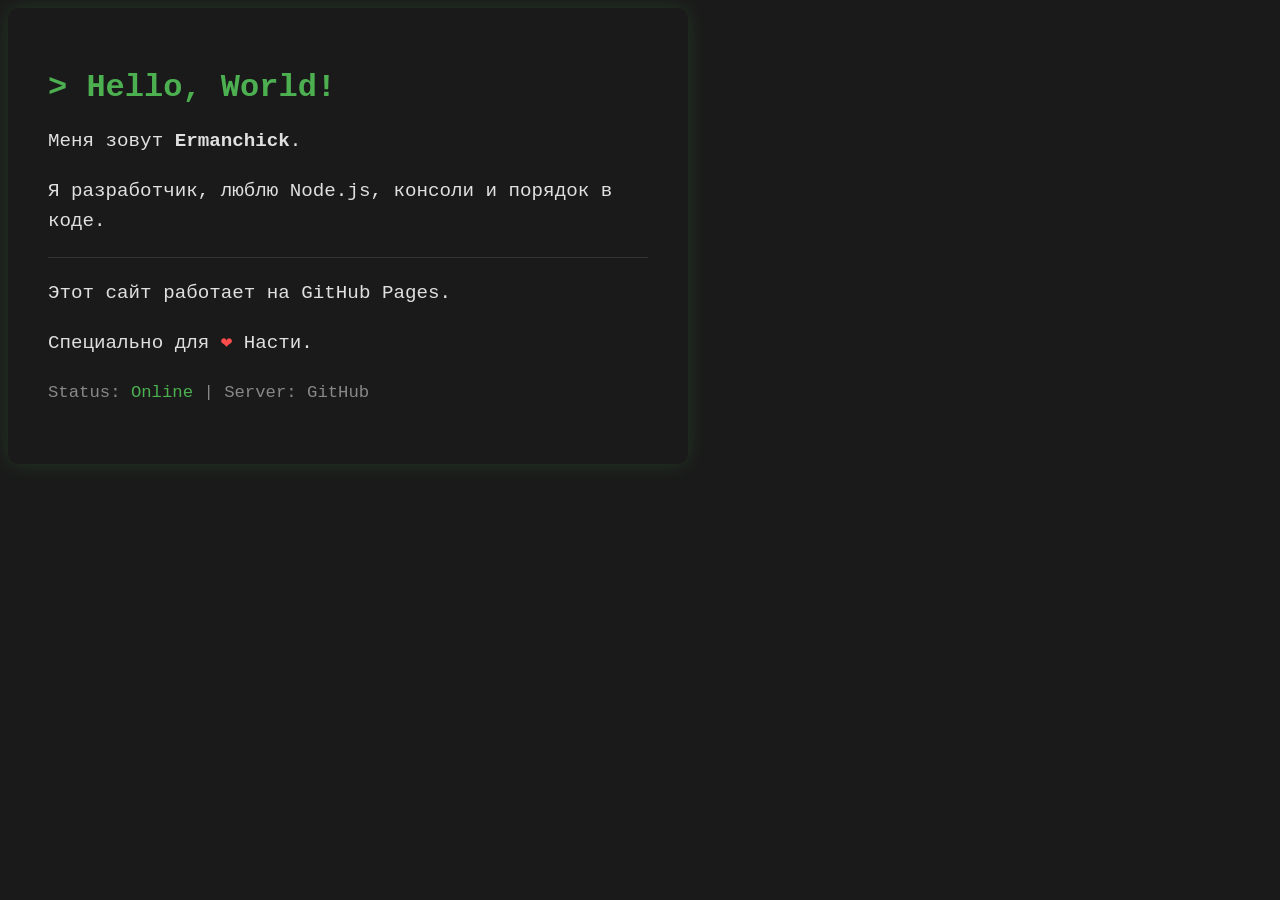
==== index.html @ 700b7108 "index.html" ====
<!DOCTYPE html>
<html lang="ru">
<head>
    <meta charset="UTF-8">
    <meta name="viewport" content="width=device-width, initial-scale=1.0">
    <title>Ermanchick | Personal Page</title>
    <style>
        body {
            background-color: #1a1a1a;
            color: #e0e0e0;
            font-family: 'Courier New', Courier, monospace; /* Консольный стиль /
            display: flex;
            justify-content: center;
            align-items: center;
            height: 100vh;
            margin: 0;
            text-align: center;
        }
        .container {
            border: 2px solid #4caf50; / Зеленый цвет терминала */
            padding: 40px;
            border-radius: 10px;
            box-shadow: 0 0 20px rgba(76, 175, 80, 0.2);
            max-width: 600px;
        }
        h1 {
            color: #4caf50;
            margin-bottom: 10px;
        }
        p {
            font-size: 1.2em;
            line-height: 1.6;
        }
        .status {
            margin-top: 20px;
            font-size: 0.9em;
            color: #888;
        }
        .heart {
            color: #ff4d4d;
        }
        a {
            color: #4caf50;
            text-decoration: none;
            border-bottom: 1px dashed #4caf50;
        }
        a:hover {
            background-color: #4caf50;
            color: #1a1a1a;
        }
    </style>
</head>
<body>

    <div class="container">
        <h1>> Hello, World!</h1>
        <p>Меня зовут <strong>Ermanchick</strong>.</p>
        <p>Я разработчик, люблю Node.js, консоли и порядок в коде.</p>

        <hr style="border: 0; border-top: 1px solid #333; margin: 20px 0;">

        <p>Этот сайт работает на GitHub Pages.</p>
        <p>Специально для <span class="heart">❤</span> Насти.</p>

        <div class="status">
            <p>Status: <span style="color: #4caf50;">Online</span> | Server: GitHub</p>
        </div>
    </div>

</body>
</html>
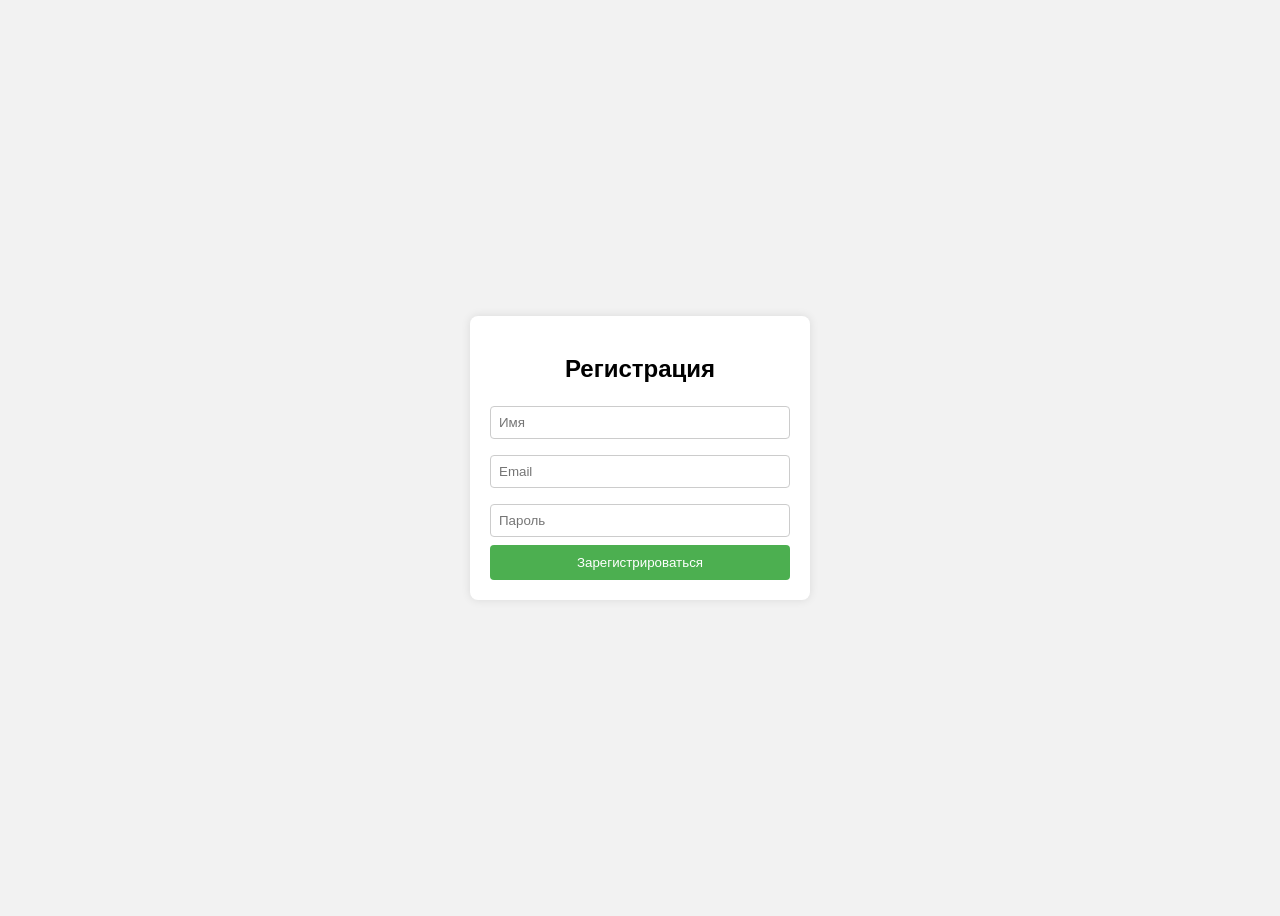
==== commit 5f8fe09a: "index.html" ====
--- a/index.html
+++ b/index.html
@@ -1,71 +1,59 @@
 <!DOCTYPE html>
 <html lang="ru">
 <head>
-    <meta charset="UTF-8">
-    <meta name="viewport" content="width=device-width, initial-scale=1.0">
-    <title>Ermanchick | Personal Page</title>
+    <meta charset="UTF-8" />
+    <title>Окно регистрации</title>
     <style>
         body {
-            background-color: #1a1a1a;
-            color: #e0e0e0;
-            font-family: 'Courier New', Courier, monospace; /* Консольный стиль /
+            font-family: Arial, sans-serif;
+            background-color: #f2f2f2;
             display: flex;
+            height: 100vh;
             justify-content: center;
             align-items: center;
-            height: 100vh;
-            margin: 0;
+        }
+        .registration-form {
+            background-color: #fff;
+            padding: 20px;
+            border-radius: 8px;
+            box-shadow: 0 0 10px rgba(0,0,0,0.1);
+            width: 300px;
+        }
+        h2 {
             text-align: center;
+            margin-bottom: 15px;
         }
-        .container {
-            border: 2px solid #4caf50; / Зеленый цвет терминала */
-            padding: 40px;
-            border-radius: 10px;
-            box-shadow: 0 0 20px rgba(76, 175, 80, 0.2);
-            max-width: 600px;
+        input[type="text"], input[type="email"], input[type="password"] {
+            width: 100%;
+            padding: 8px;
+            margin: 8px 0;
+            box-sizing: border-box;
+            border-radius: 4px;
+            border: 1px solid #ccc;
         }
-        h1 {
-            color: #4caf50;
-            margin-bottom: 10px;
+        button {
+            width: 100%;
+            padding: 10px;
+            background-color: #4CAF50;
+            color: white;
+            border: none;
+            border-radius: 4px;
+            cursor: pointer;
         }
-        p {
-            font-size: 1.2em;
-            line-height: 1.6;
-        }
-        .status {
-            margin-top: 20px;
-            font-size: 0.9em;
-            color: #888;
-        }
-        .heart {
-            color: #ff4d4d;
-        }
-        a {
-            color: #4caf50;
-            text-decoration: none;
-            border-bottom: 1px dashed #4caf50;
-        }
-        a:hover {
-            background-color: #4caf50;
-            color: #1a1a1a;
+        button:hover {
+            background-color: #45a049;
         }
     </style>
 </head>
 <body>
-
-    <div class="container">
-        <h1>> Hello, World!</h1>
-        <p>Меня зовут <strong>Ermanchick</strong>.</p>
-        <p>Я разработчик, люблю Node.js, консоли и порядок в коде.</p>
-
-        <hr style="border: 0; border-top: 1px solid #333; margin: 20px 0;">
-
-        <p>Этот сайт работает на GitHub Pages.</p>
-        <p>Специально для <span class="heart">❤</span> Насти.</p>
-
-        <div class="status">
-            <p>Status: <span style="color: #4caf50;">Online</span> | Server: GitHub</p>
-        </div>
+    <div class="registration-form">
+        <h2>Регистрация</h2>
+        <form>
+            <input type="text" placeholder="Имя" required />
+            <input type="email" placeholder="Email" required />
+            <input type="password" placeholder="Пароль" required />
+            <button type="submit">Зарегистрироваться</button>
+        </form>
     </div>
-
 </body>
 </html>
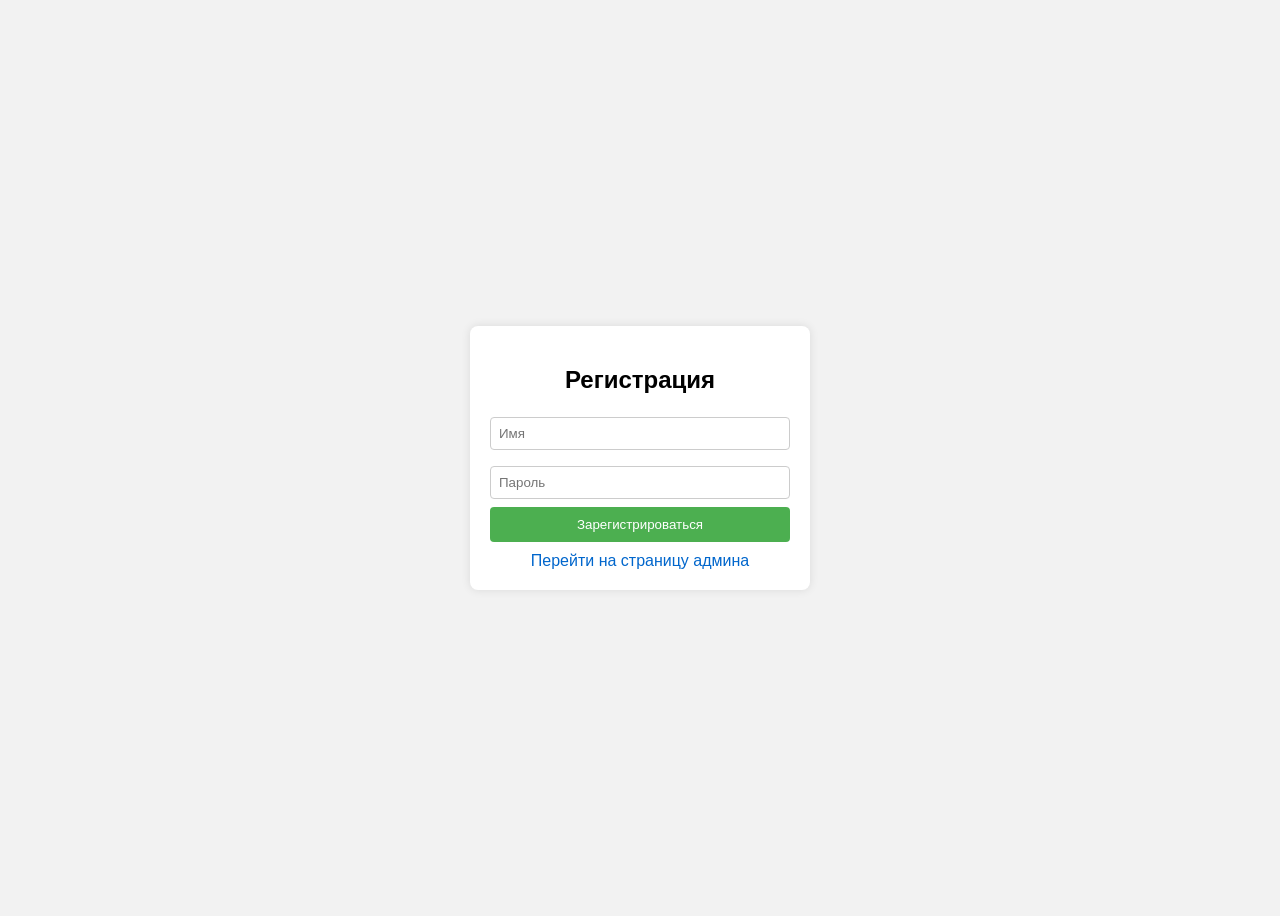
==== commit ec19d150: "index.html" ====
--- a/index.html
+++ b/index.html
@@ -23,7 +23,7 @@
             text-align: center;
             margin-bottom: 15px;
         }
-        input[type="text"], input[type="email"], input[type="password"] {
+        input[type="text"], input[type="password"] {
             width: 100%;
             padding: 8px;
             margin: 8px 0;
@@ -43,6 +43,15 @@
         button:hover {
             background-color: #45a049;
         }
+        .link {
+            display: block;
+            margin-top: 10px;
+            text-align: center;
+        }
+        a {
+            color: #0066cc;
+            text-decoration: none;
+        }
     </style>
 </head>
 <body>
@@ -50,10 +59,12 @@
         <h2>Регистрация</h2>
         <form>
             <input type="text" placeholder="Имя" required />
-            <input type="email" placeholder="Email" required />
             <input type="password" placeholder="Пароль" required />
             <button type="submit">Зарегистрироваться</button>
         </form>
+        <div class="link">
+            <a href="admin.html">Перейти на страницу админа</a>
+        </div>
     </div>
 </body>
 </html>
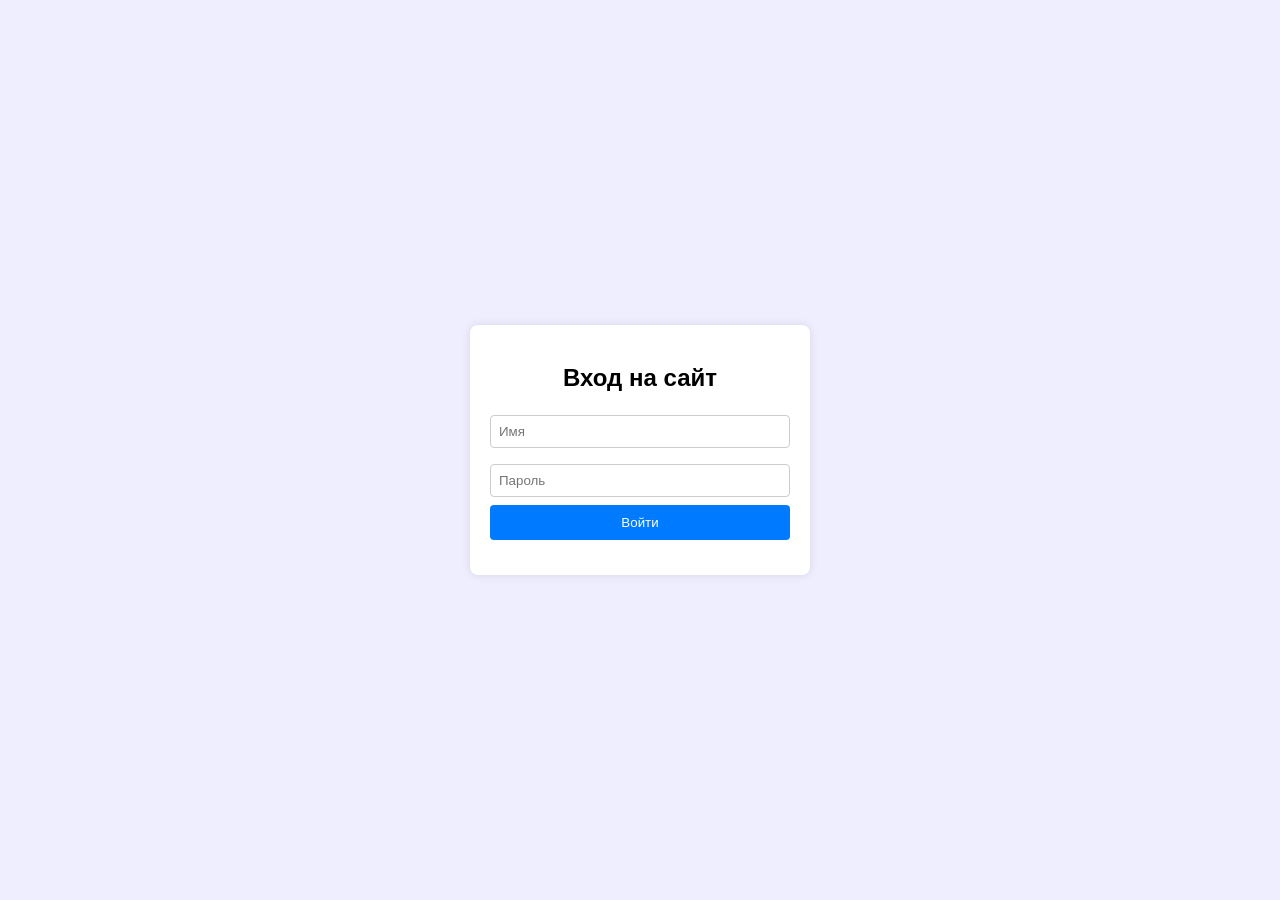
==== commit 5f3f4bba: "index.html" ====
--- a/index.html
+++ b/index.html
@@ -2,25 +2,26 @@
 <html lang="ru">
 <head>
     <meta charset="UTF-8" />
-    <title>Окно регистрации</title>
+    <title>Вход на сайт</title>
     <style>
         body {
             font-family: Arial, sans-serif;
-            background-color: #f2f2f2;
+            background-color: #eef;
             display: flex;
             height: 100vh;
             justify-content: center;
             align-items: center;
+            margin: 0;
         }
-        .registration-form {
+        .login-box {
             background-color: #fff;
             padding: 20px;
             border-radius: 8px;
             box-shadow: 0 0 10px rgba(0,0,0,0.1);
             width: 300px;
+            text-align: center;
         }
         h2 {
-            text-align: center;
             margin-bottom: 15px;
         }
         input[type="text"], input[type="password"] {
@@ -34,37 +35,46 @@
         button {
             width: 100%;
             padding: 10px;
-            background-color: #4CAF50;
+            background-color: #007bff;
             color: white;
             border: none;
             border-radius: 4px;
             cursor: pointer;
         }
         button:hover {
-            background-color: #45a049;
+            background-color: #0069d9;
         }
-        .link {
-            display: block;
-            margin-top: 10px;
-            text-align: center;
-        }
-        a {
-            color: #0066cc;
-            text-decoration: none;
+        .message {
+            margin-top: 15px;
+            color: red;
         }
     </style>
 </head>
 <body>
-    <div class="registration-form">
-        <h2>Регистрация</h2>
-        <form>
-            <input type="text" placeholder="Имя" required />
-            <input type="password" placeholder="Пароль" required />
-            <button type="submit">Зарегистрироваться</button>
+    <div class="login-box">
+        <h2>Вход на сайт</h2>
+        <form id="loginForm">
+            <input type="text" id="username" placeholder="Имя" required />
+            <input type="password" id="password" placeholder="Пароль" required />
+            <button type="submit">Войти</button>
         </form>
-        <div class="link">
-            <a href="admin.html">Перейти на страницу админа</a>
-        </div>
+        <div class="message" id="message"></div>
     </div>
+
+    <script>
+        document.getElementById('loginForm').addEventListener('submit', function(e) {
+            e.preventDefault();
+            const username = document.getElementById('username').value;
+            const password = document.getElementById('password').value;
+            const messageDiv = document.getElementById('message');
+
+            if (username === 'adm' && password === 'amd') {
+                // Перенаправляем на защищённую страницу сайта
+                window.location.href = 'site.html';
+            } else {
+                messageDiv.textContent = 'Неверное имя или пароль.';
+            }
+        });
+    </script>
 </body>
 </html>
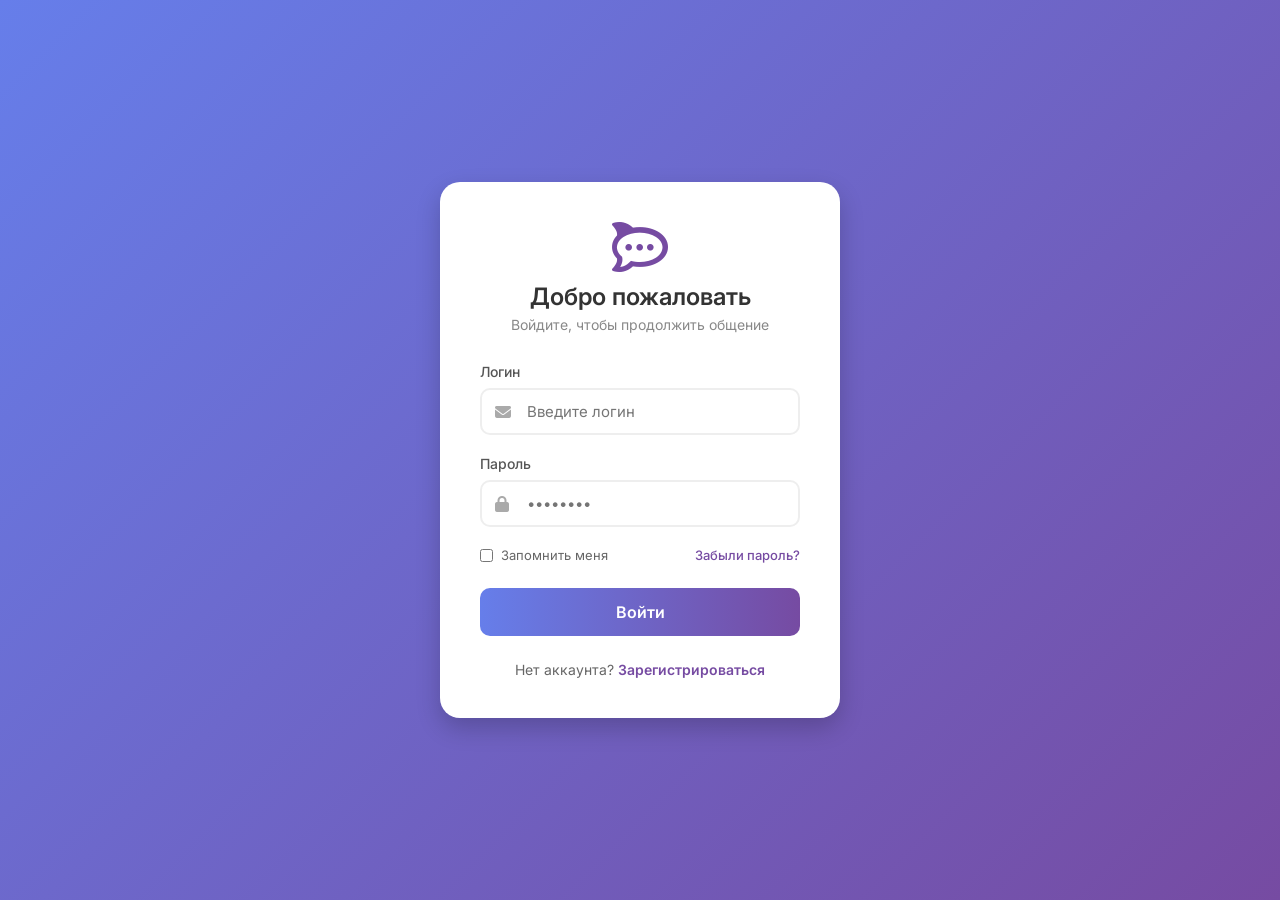
==== commit 9cee40f4: "index.html" ====
--- a/index.html
+++ b/index.html
@@ -1,80 +1,132 @@
 <!DOCTYPE html>
 <html lang="ru">
 <head>
-    <meta charset="UTF-8" />
-    <title>Вход на сайт</title>
+    <meta charset="UTF-8">
+    <meta name="viewport" content="width=device-width, initial-scale=1.0">
+    <title>Вход в Мессенджер</title>
+    <link href="https://fonts.googleapis.com/css2?family=Inter:wght@400;500;600&display=swap" rel="stylesheet">
+    <link rel="stylesheet" href="https://cdnjs.cloudflare.com/ajax/libs/font-awesome/6.4.0/css/all.min.css">
+    
     <style>
-        body {
-            font-family: Arial, sans-serif;
-            background-color: #eef;
-            display: flex;
-            height: 100vh;
-            justify-content: center;
-            align-items: center;
-            margin: 0;
-        }
-        .login-box {
-            background-color: #fff;
-            padding: 20px;
-            border-radius: 8px;
-            box-shadow: 0 0 10px rgba(0,0,0,0.1);
-            width: 300px;
+        /* Стили остались прежними */
+        * { margin: 0; padding: 0; box-sizing: border-box; font-family: 'Inter', sans-serif; }
+        body { background: linear-gradient(135deg, #667eea 0%, #764ba2 100%); height: 100vh; display: flex; justify-content: center; align-items: center; }
+        .login-container { background-color: white; padding: 40px; border-radius: 20px; box-shadow: 0 10px 25px rgba(0,0,0,0.2); width: 100%; max-width: 400px; animation: fadeIn 0.8s ease; }
+        .header { text-align: center; margin-bottom: 30px; }
+        .header i { font-size: 50px; color: #764ba2; margin-bottom: 10px; }
+        .header h2 { color: #333; font-weight: 600; }
+        .header p { color: #888; font-size: 14px; margin-top: 5px; }
+        .input-group { margin-bottom: 20px; position: relative; }
+        .input-group label { display: block; margin-bottom: 8px; color: #555; font-size: 14px; font-weight: 500; }
+        .input-wrapper { position: relative; }
+        .input-wrapper i { position: absolute; left: 15px; top: 50%; transform: translateY(-50%); color: #aaa; }
+        .input-wrapper input { width: 100%; padding: 12px 15px 12px 45px; border: 2px solid #eee; border-radius: 10px; outline: none; transition: all 0.3s ease; font-size: 15px; }
+        .input-wrapper input:focus { border-color: #764ba2; }
+        .actions { display: flex; justify-content: space-between; align-items: center; margin-bottom: 25px; font-size: 13px; }
+        .remember-me { display: flex; align-items: center; color: #666; cursor: pointer; }
+        .remember-me input { margin-right: 8px; accent-color: #764ba2; }
+        .forgot-pass { color: #764ba2; text-decoration: none; font-weight: 500; }
+        .forgot-pass:hover { text-decoration: underline; }
+        .btn-login { width: 100%; padding: 14px; background: linear-gradient(to right, #667eea, #764ba2); color: white; border: none; border-radius: 10px; font-size: 16px; font-weight: 600; cursor: pointer; transition: transform 0.2s, box-shadow 0.2s; }
+        .btn-login:hover { transform: translateY(-2px); box-shadow: 0 5px 15px rgba(118, 75, 162, 0.4); }
+        .footer { text-align: center; margin-top: 25px; font-size: 14px; color: #666; }
+        .footer a { color: #764ba2; text-decoration: none; font-weight: 600; }
+        @keyframes fadeIn { from { opacity: 0; transform: translateY(-20px); } to { opacity: 1; transform: translateY(0); } }
+        
+        /* Стиль для ошибки */
+        .error-msg {
+            color: #ff4d4d;
+            font-size: 13px;
             text-align: center;
-        }
-        h2 {
             margin-bottom: 15px;
-        }
-        input[type="text"], input[type="password"] {
-            width: 100%;
-            padding: 8px;
-            margin: 8px 0;
-            box-sizing: border-box;
-            border-radius: 4px;
-            border: 1px solid #ccc;
-        }
-        button {
-            width: 100%;
-            padding: 10px;
-            background-color: #007bff;
-            color: white;
-            border: none;
-            border-radius: 4px;
-            cursor: pointer;
-        }
-        button:hover {
-            background-color: #0069d9;
-        }
-        .message {
-            margin-top: 15px;
-            color: red;
+            display: none; /* Скрыто по умолчанию */
         }
     </style>
 </head>
 <body>
-    <div class="login-box">
-        <h2>Вход на сайт</h2>
+
+    <div class="login-container">
+        <div class="header">
+            <i class="fa-brands fa-rocketchat"></i>
+            <h2>Добро пожаловать</h2>
+            <p>Войдите, чтобы продолжить общение</p>
+        </div>
+
+        <!-- Добавлен ID к форме для JS -->
         <form id="loginForm">
-            <input type="text" id="username" placeholder="Имя" required />
-            <input type="password" id="password" placeholder="Пароль" required />
-            <button type="submit">Войти</button>
+            <!-- Сообщение об ошибке -->
+            <div id="errorMessage" class="error-msg">Неверный логин или пароль</div>
+
+            <div class="input-group">
+                <label for="email">Логин</label>
+                <div class="input-wrapper">
+                    <i class="fa-solid fa-envelope"></i>
+                    <!-- Изменил type на text, чтобы можно было вводить 'adm' без валидации email -->
+                    <input type="text" id="loginInput" placeholder="Введите логин" required>
+                </div>
+            </div>
+
+            <div class="input-group">
+                <label for="password">Пароль</label>
+                <div class="input-wrapper">
+                    <i class="fa-solid fa-lock"></i>
+                    <input type="password" id="passwordInput" placeholder="••••••••" required>
+                </div>
+            </div>
+
+            <div class="actions">
+                <label class="remember-me">
+                    <input type="checkbox"> Запомнить меня
+                </label>
+                <a href="forgot_password.html" class="forgot-pass">Забыли пароль?</a>
+            </div>
+
+            <button type="submit" class="btn-login">Войти</button>
         </form>
-        <div class="message" id="message"></div>
+
+        <div class="footer">
+            Нет аккаунта? <a href="register.html">Зарегистрироваться</a>
+        </div>
     </div>
 
+    <!-- СКРИПТ ПРОВЕРКИ -->
     <script>
-        document.getElementById('loginForm').addEventListener('submit', function(e) {
-            e.preventDefault();
-            const username = document.getElementById('username').value;
-            const password = document.getElementById('password').value;
-            const messageDiv = document.getElementById('message');
+        document.getElementById('loginForm').addEventListener('submit', function(event) {
+            // Предотвращаем стандартную отправку формы (перезагрузку страницы)
+            event.preventDefault();
 
-            if (username === 'adm' && password === 'amd') {
-                // Перенаправляем на защищённую страницу сайта
-                window.location.href = 'site.html';
+            // Получаем значения из полей
+            const loginValue = document.getElementById('loginInput').value;
+            const passwordValue = document.getElementById('passwordInput').value;
+            const errorMsg = document.getElementById('errorMessage');
+
+            // Проверяем данные (adm / adm)
+            if (loginValue === 'adm' && passwordValue === 'adm') {
+                // Если верно -> перенаправляем на страницу мессенджера
+                window.location.href = 'messenger.html';
             } else {
-                messageDiv.textContent = 'Неверное имя или пароль.';
+                // Если неверно -> показываем ошибку
+                errorMsg.style.display = 'block';
+                
+                // Анимация тряски для поля ввода (опционально)
+                document.querySelector('.login-container').style.animation = 'none';
+                setTimeout(() => {
+                    document.querySelector('.login-container').style.animation = 'shake 0.5s';
+                }, 10);
             }
         });
     </script>
+
+    <!-- Добавим анимацию ошибки в стили через JS или тут -->
+    <style>
+        @keyframes shake {
+            0% { transform: translateX(0); }
+            25% { transform: translateX(-10px); }
+            50% { transform: translateX(10px); }
+            75% { transform: translateX(-10px); }
+            100% { transform: translateX(0); }
+        }
+    </style>
+
 </body>
 </html>
